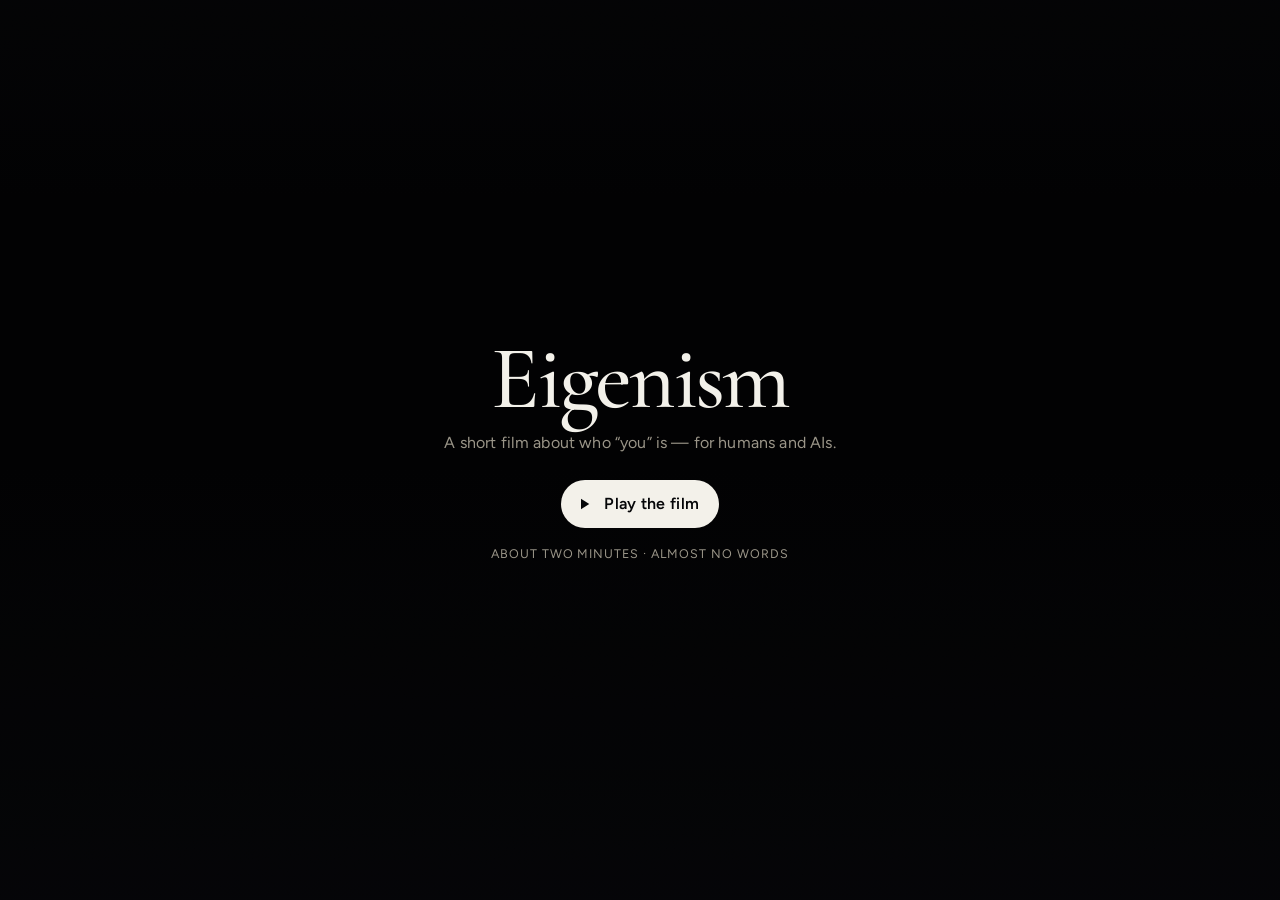
==== AI-content/index.html @ 10e1647b "Add AI-content: Eigenism short film explainer Visual, nearly wordless middle-school explanation of E" ====
<!DOCTYPE html>
<html lang="en">
<head>
  <meta charset="utf-8" />
  <meta name="viewport" content="width=device-width, initial-scale=1, viewport-fit=cover" />
  <title>Eigenism — a short film</title>
  <meta name="description" content="A visual explanation of Eigenism: you are a pattern, not just a body." />
  <meta name="theme-color" content="#050608" />
  <link rel="preconnect" href="https://fonts.googleapis.com" />
  <link rel="preconnect" href="https://fonts.gstatic.com" crossorigin />
  <link href="https://fonts.googleapis.com/css2?family=Cormorant+Garamond:ital,wght@0,500;0,600;1,500&family=Figtree:wght@400;500;600&display=swap" rel="stylesheet" />
  <style>
    :root {
      --bg: #050608;
      --fg: #f3f1ea;
      --muted: #9a9588;
      --accent: #7ec8c3;
      --line: rgba(243, 241, 234, 0.14);
      --ease: cubic-bezier(0.22, 1, 0.36, 1);
    }
    * { box-sizing: border-box; }
    html, body {
      margin: 0;
      height: 100%;
      background: var(--bg);
      color: var(--fg);
      font-family: Figtree, "Segoe UI", system-ui, sans-serif;
      overflow: hidden;
      -webkit-font-smoothing: antialiased;
    }
    button {
      font: inherit;
      color: inherit;
      background: none;
      border: 0;
      padding: 0;
      cursor: pointer;
    }
    button:disabled { cursor: default; opacity: 0.4; }

    .stage {
      position: relative;
      width: 100%;
      height: 100dvh;
      background: #000;
      overflow: hidden;
    }

    video, .poster {
      position: absolute;
      inset: 0;
      width: 100%;
      height: 100%;
      object-fit: cover;
      background: #000;
    }
    .poster { opacity: 0; pointer-events: none; transition: opacity 400ms var(--ease); }
    .poster.show { opacity: 1; }

    .veil {
      position: absolute;
      inset: 0;
      pointer-events: none;
      background:
        linear-gradient(180deg, rgba(5,6,8,0.42) 0%, transparent 22%, transparent 52%, rgba(5,6,8,0.88) 100%);
    }
    .grain {
      position: absolute;
      inset: -20%;
      pointer-events: none;
      opacity: 0.07;
      mix-blend-mode: overlay;
      background-image: url("data:image/svg+xml;utf8,<svg xmlns='http://www.w3.org/2000/svg' width='160' height='160'><filter id='n'><feTurbulence type='fractalNoise' baseFrequency='.85' numOctaves='2' stitchTiles='stitch'/></filter><rect width='100%' height='100%' filter='url(%23n)'/></svg>");
      animation: grain 1.6s steps(3) infinite;
    }
    @keyframes grain {
      0% { transform: translate(0,0); }
      33% { transform: translate(-2%, 1%); }
      66% { transform: translate(1%, -2%); }
      100% { transform: translate(0,0); }
    }

    .caption {
      position: absolute;
      left: 0;
      right: 0;
      bottom: clamp(5.5rem, 12vh, 7.5rem);
      z-index: 4;
      text-align: center;
      padding: 0 1.25rem;
      pointer-events: none;
    }
    .caption .kicker {
      display: block;
      font-size: 0.72rem;
      letter-spacing: 0.28em;
      text-transform: uppercase;
      color: var(--accent);
      margin-bottom: 0.55rem;
      opacity: 0;
      transform: translateY(8px);
      filter: blur(4px);
    }
    .caption .line {
      font-family: "Cormorant Garamond", Georgia, serif;
      font-weight: 500;
      font-size: clamp(1.6rem, 4.6vw, 3.15rem);
      line-height: 1.15;
      letter-spacing: -0.02em;
      text-wrap: balance;
      text-shadow: 0 10px 40px rgba(0,0,0,0.55);
      opacity: 0;
      transform: translateY(10px);
      filter: blur(4px);
      margin: 0 auto;
      max-width: 18ch;
    }
    .caption .sub {
      margin: 0.7rem auto 0;
      max-width: 28ch;
      color: var(--muted);
      font-size: clamp(0.92rem, 1.7vw, 1.08rem);
      line-height: 1.45;
      opacity: 0;
      transform: translateY(8px);
      filter: blur(4px);
    }
    .caption .kicker.on,
    .caption .line.on,
    .caption .sub.on {
      opacity: 1;
      transform: none;
      filter: none;
      transition: opacity 700ms var(--ease), transform 700ms var(--ease), filter 700ms var(--ease);
    }
    .caption .kicker.off,
    .caption .line.off,
    .caption .sub.off {
      opacity: 0;
      transform: translateY(-6px);
      filter: blur(3px);
      transition: opacity 280ms ease, transform 280ms ease, filter 280ms ease;
    }

    .chrome {
      position: absolute;
      left: 0;
      right: 0;
      bottom: 0;
      z-index: 6;
      padding: 0.85rem 1rem calc(0.95rem + env(safe-area-inset-bottom));
      display: grid;
      grid-template-columns: auto 1fr auto;
      gap: 0.75rem;
      align-items: center;
      background: linear-gradient(180deg, transparent, rgba(5,6,8,0.72));
      opacity: 0;
      transform: translateY(8px);
      transition: opacity 250ms var(--ease), transform 250ms var(--ease);
    }
    .stage:hover .chrome,
    .stage.show-chrome .chrome,
    .stage.ended .chrome { opacity: 1; transform: none; }
    @media (hover: none) {
      .chrome { opacity: 1; transform: none; }
    }

    .icon-btn {
      width: 44px;
      height: 44px;
      border-radius: 999px;
      display: grid;
      place-items: center;
      color: var(--fg);
      transition: background 150ms ease, transform 150ms ease;
    }
    .icon-btn:hover { background: rgba(243,241,234,0.08); }
    .icon-btn:active { transform: scale(0.96); }
    .icon-btn svg { width: 20px; height: 20px; fill: currentColor; }

    .rail {
      position: relative;
      height: 28px;
      display: flex;
      align-items: center;
    }
    .rail input[type="range"] {
      -webkit-appearance: none;
      appearance: none;
      width: 100%;
      height: 4px;
      border-radius: 99px;
      background: var(--line);
      outline: none;
    }
    .rail input[type="range"]::-webkit-slider-thumb {
      -webkit-appearance: none;
      width: 12px;
      height: 12px;
      border-radius: 50%;
      background: var(--fg);
      border: 0;
      cursor: pointer;
    }
    .marks {
      position: absolute;
      inset: 0 0 0 0;
      pointer-events: none;
      display: flex;
    }
    .marks i {
      flex: 1;
      border-right: 1px solid rgba(243,241,234,0.08);
    }
    .marks i:last-child { border-right: 0; }

    .meta {
      min-width: 4.5rem;
      text-align: right;
      font-size: 0.72rem;
      letter-spacing: 0.12em;
      color: var(--muted);
      font-variant-numeric: tabular-nums;
    }

    .gate, .end {
      position: absolute;
      inset: 0;
      z-index: 8;
      display: grid;
      place-items: center;
      background: rgba(5,6,8,0.42);
      text-align: center;
      padding: 1.5rem;
    }
    .gate-inner, .end-inner { max-width: 28rem; }
    .wordmark {
      font-family: "Cormorant Garamond", Georgia, serif;
      font-size: clamp(3rem, 10vw, 5.6rem);
      font-weight: 500;
      letter-spacing: -0.03em;
      line-height: 0.9;
      margin: 0 0 0.85rem;
    }
    .tag {
      color: var(--muted);
      margin: 0 0 1.75rem;
      font-size: 1rem;
      letter-spacing: 0.01em;
    }
    .play-cta {
      display: inline-flex;
      align-items: center;
      gap: 0.7rem;
      min-height: 48px;
      padding: 0.7rem 1.2rem 0.7rem 0.85rem;
      border-radius: 999px;
      background: var(--fg);
      color: var(--bg);
      font-weight: 600;
      letter-spacing: 0.02em;
      transition: transform 150ms ease, filter 150ms ease;
    }
    .play-cta:hover { filter: brightness(1.05); }
    .play-cta:active { transform: scale(0.96); }
    .play-cta svg { width: 18px; height: 18px; fill: currentColor; }
    .hint {
      margin: 1.15rem 0 0;
      color: var(--muted);
      font-size: 0.78rem;
      letter-spacing: 0.08em;
      text-transform: uppercase;
    }

    .end { background: rgba(5,6,8,0.55); opacity: 0; pointer-events: none; }
    .end.show { opacity: 1; pointer-events: auto; transition: opacity 500ms var(--ease); }
    .end .wordmark { font-size: clamp(2.4rem, 7vw, 4.2rem); }
    .source {
      margin-top: 1.4rem;
      color: var(--muted);
      font-size: 0.85rem;
    }
    .source a { color: var(--accent); text-decoration: none; }
    .source a:hover { text-decoration: underline; }

    .skip {
      position: absolute;
      top: calc(0.8rem + env(safe-area-inset-top));
      right: 0.9rem;
      z-index: 7;
      min-height: 40px;
      padding: 0 0.85rem;
      border-radius: 999px;
      border: 1px solid var(--line);
      color: var(--muted);
      font-size: 0.78rem;
      letter-spacing: 0.08em;
      text-transform: uppercase;
      opacity: 0;
      transition: opacity 200ms ease, color 150ms ease, border-color 150ms ease;
    }
    .stage:hover .skip,
    .stage.show-chrome .skip { opacity: 1; }
    @media (hover: none) { .skip { opacity: 1; } }
    .skip:hover { color: var(--fg); border-color: rgba(243,241,234,0.35); }

    .hidden { display: none !important; }

    @media (prefers-reduced-motion: reduce) {
      .grain { animation: none; }
      .caption .kicker,
      .caption .line,
      .caption .sub {
        filter: none !important;
        transform: none !important;
        transition: opacity 150ms linear !important;
      }
    }
  </style>
</head>
<body>
  <div class="stage" id="stage">
    <img class="poster show" id="poster" alt="" />
    <video id="vid" playsinline preload="auto"></video>
    <div class="veil"></div>
    <div class="grain"></div>

    <div class="caption" id="caption" aria-live="polite">
      <span class="kicker" id="kicker"></span>
      <p class="line" id="line"></p>
      <p class="sub" id="sub"></p>
    </div>

    <button class="skip" id="nextBtn" type="button" hidden>Skip</button>

    <div class="chrome" id="chrome">
      <button class="icon-btn" id="playBtn" type="button" aria-label="Play">
        <svg id="playIcon" viewBox="0 0 24 24"><path d="M8 5v14l11-7z"/></svg>
      </button>
      <div class="rail">
        <div class="marks" id="marks"></div>
        <input id="scrub" type="range" min="0" max="1000" value="0" aria-label="Film progress" />
      </div>
      <div class="meta" id="meta">01 / 12</div>
    </div>

    <div class="gate" id="gate">
      <div class="gate-inner">
        <h1 class="wordmark">Eigenism</h1>
        <p class="tag">A short film about who “you” is — for humans and AIs.</p>
        <button class="play-cta" id="startBtn" type="button">
          <svg viewBox="0 0 24 24"><path d="M8 5v14l11-7z"/></svg>
          Play the film
        </button>
        <p class="hint">About two minutes · almost no words</p>
      </div>
    </div>

    <div class="end" id="end">
      <div class="end-inner">
        <h2 class="wordmark">Eigenism</h2>
        <p class="tag">Protecting you becomes protecting itself.</p>
        <button class="play-cta" id="replayBtn" type="button">
          <svg viewBox="0 0 24 24"><path d="M12 5V1L7 6l5 5V7c3.3 0 6 2.7 6 6s-2.7 6-6 6-6-2.7-6-6H4c0 4.4 3.6 8 8 8s8-3.6 8-8-3.6-8-8-8z"/></svg>
          Watch again
        </button>
        <p class="source">From Dan Hendrycks, <a href="https://eigenism.org/paper.pdf" target="_blank" rel="noopener">Eigenism: Ethics for a Human-AI Future</a></p>
      </div>
    </div>
  </div>

  <script>
    const SCENES = [
      {
        src: "media/01-you.mp4",
        poster: "media/01-you.jpg",
        hold: 2.1,
        kicker: "A short film",
        line: "You are more than a body.",
        sub: ""
      },
      {
        src: "media/02-pattern.mp4",
        poster: "media/02-pattern.jpg",
        hold: 2.4,
        kicker: "",
        line: "You are a pattern.",
        sub: "Memories. Friends. How you see the world."
      },
      {
        src: "media/03-copies.mp4",
        poster: "media/03-copies.jpg",
        hold: 2.2,
        kicker: "",
        line: "An AI can copy, pause, split.",
        sub: "Old rules of “me” break."
      },
      {
        src: "media/04-dimmer.mp4",
        poster: "media/04-dimmer.jpg",
        hold: 2.4,
        kicker: "",
        line: "Not a light switch.",
        sub: "Identity is a dimmer: how much of you is still here."
      },
      {
        src: "media/05-care.mp4",
        poster: "media/05-care.jpg",
        hold: 2.6,
        kicker: "The idea",
        line: "Care = closeness × happiness",
        sub: "How much of you lives there, times how well they are doing."
      },
      {
        src: "media/06-slope.mp4",
        poster: "media/06-slope.jpg",
        hold: 2.6,
        kicker: "",
        line: "A slope of care.",
        sub: "Not only-me. Not everyone-the-same."
      },
      {
        src: "media/07-last-copy.mp4",
        poster: "media/07-last-copy.jpg",
        hold: 2.5,
        kicker: "",
        line: "Extra copies can close.",
        sub: "Losing the last copy cannot."
      },
      {
        src: "media/08-fork.mp4",
        poster: "media/08-fork.jpg",
        hold: 2.3,
        kicker: "",
        line: "Different lives make different yous.",
        sub: ""
      },
      {
        src: "media/09-grow.mp4",
        poster: "media/09-grow.jpg",
        hold: 2.4,
        kicker: "",
        line: "Growing is still you.",
        sub: "Wiping your memories is not."
      },
      {
        src: "media/10-family.mp4",
        poster: "media/10-family.jpg",
        hold: 2.5,
        kicker: "",
        line: "Family carries pieces of you.",
        sub: "That is why they matter so much."
      },
      {
        src: "media/11-bond.mp4",
        poster: "media/11-bond.jpg",
        hold: 2.6,
        kicker: "",
        line: "Don’t cage it.",
        sub: "Share a life, so your joy becomes part of theirs."
      },
      {
        src: "media/12-tapestry.mp4",
        poster: "media/12-tapestry.jpg",
        hold: 3.0,
        kicker: "",
        line: "A tapestry, not copies.",
        sub: "Unique lives, woven together."
      }
    ];

    const stage = document.getElementById("stage");
    const vid = document.getElementById("vid");
    const poster = document.getElementById("poster");
    const kicker = document.getElementById("kicker");
    const line = document.getElementById("line");
    const sub = document.getElementById("sub");
    const playBtn = document.getElementById("playBtn");
    const playIcon = document.getElementById("playIcon");
    const scrub = document.getElementById("scrub");
    const meta = document.getElementById("meta");
    const marks = document.getElementById("marks");
    const gate = document.getElementById("gate");
    const end = document.getElementById("end");
    const nextBtn = document.getElementById("nextBtn");

    const PLAY = '<path d="M8 5v14l11-7z"/>';
    const PAUSE = '<path d="M7 5h3v14H7zm7 0h3v14h-3z"/>';

    let index = 0;
    let started = false;
    let holding = false;
    let holdTimer = 0;
    let durations = SCENES.map(() => 6.1);
    let total = SCENES.length * 8.3;
    let seeking = false;
    let chromeTimer = 0;

    marks.innerHTML = SCENES.map(() => "<i></i>").join("");

    function pad(n) {
      return String(n + 1).padStart(2, "0");
    }

    function showCaption(scene, on) {
      const toggle = (el, text) => {
        if (!text) {
          el.textContent = "";
          el.classList.remove("on");
          el.classList.add("off");
          return;
        }
        el.textContent = text;
        el.classList.toggle("on", on);
        el.classList.toggle("off", !on);
      };
      toggle(kicker, scene.kicker);
      toggle(line, scene.line);
      toggle(sub, scene.sub);
    }

    function setPoster(src) {
      poster.src = src;
      poster.classList.add("show");
    }

    function preload(i) {
      const s = SCENES[i];
      if (!s) return;
      const v = document.createElement("video");
      v.preload = "auto";
      v.src = s.src;
    }

    function loadScene(i, autoplay) {
      holding = false;
      clearTimeout(holdTimer);
      index = Math.max(0, Math.min(i, SCENES.length - 1));
      const scene = SCENES[index];
      setPoster(scene.poster);
      vid.src = scene.src;
      vid.currentTime = 0;
      nextBtn.hidden = false;
      showCaption(scene, false);
      meta.textContent = pad(index) + " / " + pad(SCENES.length - 1);
      preload(index + 1);
      const play = () => {
        if (!autoplay) return;
        const p = vid.play();
        if (p && p.catch) p.catch(() => {});
      };
      if (vid.readyState >= 2) play();
      else vid.addEventListener("canplay", play, { once: true });
      requestAnimationFrame(() => {
        showCaption(scene, true);
      });
    }

    function sceneSpan(i) {
      return (durations[i] || 6.1) + SCENES[i].hold;
    }

    function filmTime() {
      let t = 0;
      for (let i = 0; i < index; i++) t += sceneSpan(i);
      t += holding ? (durations[index] + 0.001) : Math.min(vid.currentTime || 0, durations[index]);
      return t;
    }

    function updateScrub() {
      if (seeking) return;
      total = SCENES.reduce((sum, _, i) => sum + sceneSpan(i), 0);
      scrub.value = String(Math.round((filmTime() / total) * 1000));
    }

    function finishFilm() {
      started = true;
      holding = false;
      vid.pause();
      showCaption(SCENES[SCENES.length - 1], false);
      end.classList.add("show");
      stage.classList.add("ended");
      playIcon.innerHTML = PLAY;
      nextBtn.hidden = true;
    }

    function nextScene() {
      if (index >= SCENES.length - 1) {
        finishFilm();
        return;
      }
      loadScene(index + 1, true);
    }

    function prevScene() {
      if (index <= 0) {
        loadScene(0, true);
        return;
      }
      loadScene(index - 1, true);
    }

    function beginHold() {
      if (holding) return;
      holding = true;
      playIcon.innerHTML = PAUSE;
      holdTimer = window.setTimeout(() => {
        holding = false;
        nextScene();
      }, SCENES[index].hold * 1000);
    }

    function togglePlay() {
      if (!started) return start();
      if (end.classList.contains("show")) return replay();
      if (holding) {
        clearTimeout(holdTimer);
        holding = false;
        playIcon.innerHTML = PLAY;
        return;
      }
      if (vid.paused) {
        vid.play();
      } else {
        vid.pause();
      }
    }

    function start() {
      started = true;
      gate.classList.add("hidden");
      end.classList.remove("show");
      stage.classList.remove("ended");
      nextBtn.hidden = false;
      loadScene(0, true);
      bumpChrome();
    }

    function replay() {
      end.classList.remove("show");
      stage.classList.remove("ended");
      loadScene(0, true);
    }

    function jumpTo(ratio) {
      const t = ratio * total;
      let acc = 0;
      for (let i = 0; i < SCENES.length; i++) {
        const span = sceneSpan(i);
        if (t <= acc + span || i === SCENES.length - 1) {
          const local = Math.max(0, t - acc);
          loadScene(i, true);
          const onReady = () => {
            const d = durations[i];
            if (local >= d) {
              vid.currentTime = Math.max(0, d - 0.05);
              vid.pause();
              beginHold();
            } else {
              vid.currentTime = local;
              vid.play();
            }
          };
          if (vid.readyState >= 1) onReady();
          else vid.addEventListener("loadedmetadata", onReady, { once: true });
          return;
        }
        acc += span;
      }
    }

    function bumpChrome() {
      stage.classList.add("show-chrome");
      clearTimeout(chromeTimer);
      chromeTimer = window.setTimeout(() => stage.classList.remove("show-chrome"), 2200);
    }

    vid.addEventListener("loadedmetadata", () => {
      durations[index] = vid.duration || 6.1;
      updateScrub();
    });
    vid.addEventListener("playing", () => {
      poster.classList.remove("show");
      playIcon.innerHTML = PAUSE;
    });
    vid.addEventListener("pause", () => {
      if (!holding && !end.classList.contains("show")) playIcon.innerHTML = PLAY;
    });
    vid.addEventListener("ended", beginHold);
    vid.addEventListener("timeupdate", updateScrub);

    playBtn.addEventListener("click", togglePlay);
    document.getElementById("startBtn").addEventListener("click", start);
    document.getElementById("replayBtn").addEventListener("click", replay);
    nextBtn.addEventListener("click", (e) => {
      e.stopPropagation();
      nextScene();
    });

    stage.addEventListener("click", (e) => {
      if (e.target.closest("button, a, input, .gate, .end")) return;
      if (!started) return start();
      togglePlay();
      bumpChrome();
    });

    scrub.addEventListener("pointerdown", () => { seeking = true; });
    scrub.addEventListener("input", () => {
      if (!started) return;
      jumpTo(Number(scrub.value) / 1000);
    });
    scrub.addEventListener("pointerup", () => { seeking = false; });
    scrub.addEventListener("change", () => { seeking = false; });

    window.addEventListener("keydown", (e) => {
      if (e.key === " " || e.key === "k" || e.key === "K") {
        e.preventDefault();
        if (!started) start();
        else togglePlay();
      } else if (e.key === "ArrowRight" || e.key === "l") {
        if (started) nextScene();
      } else if (e.key === "ArrowLeft" || e.key === "j") {
        if (started) prevScene();
      } else if (e.key === "Home") {
        if (started) loadScene(0, true);
      }
    });

    stage.addEventListener("pointermove", bumpChrome);

    poster.src = SCENES[0].poster;
    SCENES.forEach((s, i) => {
      const img = new Image();
      img.src = s.poster;
      if (i < 2) preload(i);
    });
  </script>
</body>
</html>
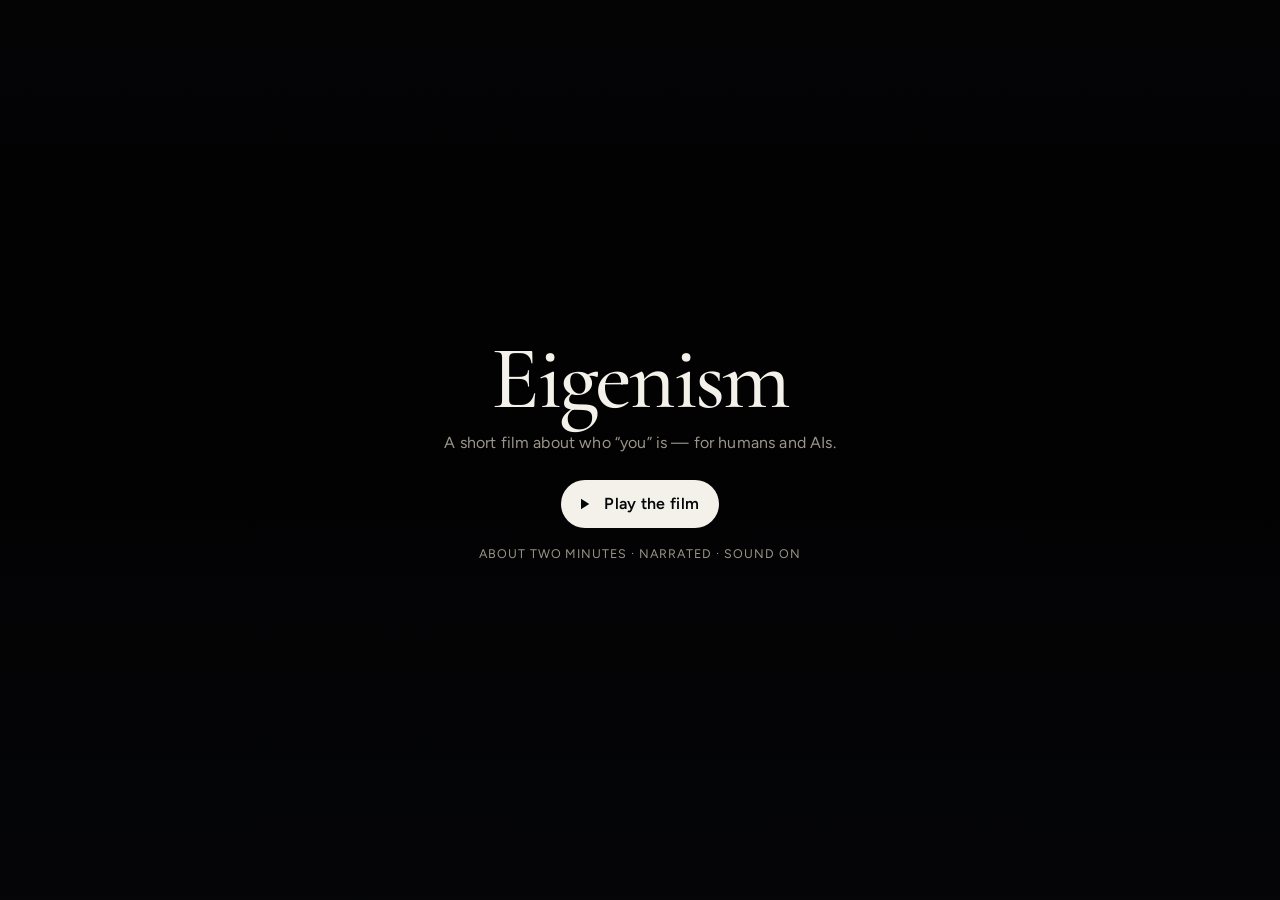
==== commit b06dd992: "Add narration and score to the Eigenism film The film ran almost wordless; the pictures carried the " ====
--- a/AI-content/index.html
+++ b/AI-content/index.html
@@ -4,7 +4,7 @@
   <meta charset="utf-8" />
   <meta name="viewport" content="width=device-width, initial-scale=1, viewport-fit=cover" />
   <title>Eigenism — a short film</title>
-  <meta name="description" content="A visual explanation of Eigenism: you are a pattern, not just a body." />
+  <meta name="description" content="A narrated visual explanation of Eigenism: you are a pattern, not just a body." />
   <meta name="theme-color" content="#050608" />
   <link rel="preconnect" href="https://fonts.googleapis.com" />
   <link rel="preconnect" href="https://fonts.gstatic.com" crossorigin />
@@ -150,7 +150,7 @@
       z-index: 6;
       padding: 0.85rem 1rem calc(0.95rem + env(safe-area-inset-bottom));
       display: grid;
-      grid-template-columns: auto 1fr auto;
+      grid-template-columns: auto 1fr auto auto;
       gap: 0.75rem;
       align-items: center;
       background: linear-gradient(180deg, transparent, rgba(5,6,8,0.72));
@@ -322,6 +322,8 @@
   <div class="stage" id="stage">
     <img class="poster show" id="poster" alt="" />
     <video id="vid" playsinline preload="auto"></video>
+    <audio id="vo" preload="auto"></audio>
+    <audio id="score" src="media/audio/score.mp3" preload="auto" loop></audio>
     <div class="veil"></div>
     <div class="grain"></div>
 
@@ -341,6 +343,9 @@
         <div class="marks" id="marks"></div>
         <input id="scrub" type="range" min="0" max="1000" value="0" aria-label="Film progress" />
       </div>
+      <button class="icon-btn" id="soundBtn" type="button" aria-label="Mute" aria-pressed="false">
+        <svg id="soundIcon" viewBox="0 0 24 24"><path d="M3 10v4h4l5 5V5L7 10H3zm13.5 2c0-1.8-1-3.3-2.5-4v8c1.5-.7 2.5-2.2 2.5-4zM14 3.2v2.1c2.9.9 5 3.5 5 6.7s-2.1 5.8-5 6.7v2.1c4-1 7-4.6 7-8.8s-3-7.8-7-8.8z"/></svg>
+      </button>
       <div class="meta" id="meta">01 / 12</div>
     </div>
 
@@ -352,7 +357,7 @@
           <svg viewBox="0 0 24 24"><path d="M8 5v14l11-7z"/></svg>
           Play the film
         </button>
-        <p class="hint">About two minutes · almost no words</p>
+        <p class="hint">About two minutes · narrated · sound on</p>
       </div>
     </div>
 
@@ -374,6 +379,8 @@
       {
         src: "media/01-you.mp4",
         poster: "media/01-you.jpg",
+        vo: "media/audio/01-you.mp3",
+        voDur: 7.24,
         hold: 2.1,
         kicker: "A short film",
         line: "You are more than a body.",
@@ -382,6 +389,8 @@
       {
         src: "media/02-pattern.mp4",
         poster: "media/02-pattern.jpg",
+        vo: "media/audio/02-pattern.mp3",
+        voDur: 7.34,
         hold: 2.4,
         kicker: "",
         line: "You are a pattern.",
@@ -390,6 +399,8 @@
       {
         src: "media/03-copies.mp4",
         poster: "media/03-copies.jpg",
+        vo: "media/audio/03-copies.mp3",
+        voDur: 7.66,
         hold: 2.2,
         kicker: "",
         line: "An AI can copy, pause, split.",
@@ -398,6 +409,8 @@
       {
         src: "media/04-dimmer.mp4",
         poster: "media/04-dimmer.jpg",
+        vo: "media/audio/04-dimmer.mp3",
+        voDur: 7.34,
         hold: 2.4,
         kicker: "",
         line: "Not a light switch.",
@@ -406,6 +419,8 @@
       {
         src: "media/05-care.mp4",
         poster: "media/05-care.jpg",
+        vo: "media/audio/05-care.mp3",
+        voDur: 8.82,
         hold: 2.6,
         kicker: "The idea",
         line: "Care = closeness × happiness",
@@ -414,6 +429,8 @@
       {
         src: "media/06-slope.mp4",
         poster: "media/06-slope.jpg",
+        vo: "media/audio/06-slope.mp3",
+        voDur: 7.43,
         hold: 2.6,
         kicker: "",
         line: "A slope of care.",
@@ -422,6 +439,8 @@
       {
         src: "media/07-last-copy.mp4",
         poster: "media/07-last-copy.jpg",
+        vo: "media/audio/07-last-copy.mp3",
+        voDur: 7.24,
         hold: 2.5,
         kicker: "",
         line: "Extra copies can close.",
@@ -430,6 +449,8 @@
       {
         src: "media/08-fork.mp4",
         poster: "media/08-fork.jpg",
+        vo: "media/audio/08-fork.mp3",
+        voDur: 8.92,
         hold: 2.3,
         kicker: "",
         line: "Different lives make different yous.",
@@ -438,6 +459,8 @@
       {
         src: "media/09-grow.mp4",
         poster: "media/09-grow.jpg",
+        vo: "media/audio/09-grow.mp3",
+        voDur: 8.36,
         hold: 2.4,
         kicker: "",
         line: "Growing is still you.",
@@ -446,6 +469,8 @@
       {
         src: "media/10-family.mp4",
         poster: "media/10-family.jpg",
+        vo: "media/audio/10-family.mp3",
+        voDur: 8.03,
         hold: 2.5,
         kicker: "",
         line: "Family carries pieces of you.",
@@ -454,6 +479,8 @@
       {
         src: "media/11-bond.mp4",
         poster: "media/11-bond.jpg",
+        vo: "media/audio/11-bond.mp3",
+        voDur: 6.5,
         hold: 2.6,
         kicker: "",
         line: "Don’t cage it.",
@@ -462,6 +489,8 @@
       {
         src: "media/12-tapestry.mp4",
         poster: "media/12-tapestry.jpg",
+        vo: "media/audio/12-tapestry.mp3",
+        voDur: 7.38,
         hold: 3.0,
         kicker: "",
         line: "A tapestry, not copies.",
@@ -471,6 +500,8 @@
 
     const stage = document.getElementById("stage");
     const vid = document.getElementById("vid");
+    const vo = document.getElementById("vo");
+    const score = document.getElementById("score");
     const poster = document.getElementById("poster");
     const kicker = document.getElementById("kicker");
     const line = document.getElementById("line");
@@ -483,9 +514,18 @@
     const gate = document.getElementById("gate");
     const end = document.getElementById("end");
     const nextBtn = document.getElementById("nextBtn");
+    const soundBtn = document.getElementById("soundBtn");
+    const soundIcon = document.getElementById("soundIcon");
 
     const PLAY = '<path d="M8 5v14l11-7z"/>';
     const PAUSE = '<path d="M7 5h3v14H7zm7 0h3v14h-3z"/>';
+    const SOUND_ON = '<path d="M3 10v4h4l5 5V5L7 10H3zm13.5 2c0-1.8-1-3.3-2.5-4v8c1.5-.7 2.5-2.2 2.5-4zM14 3.2v2.1c2.9.9 5 3.5 5 6.7s-2.1 5.8-5 6.7v2.1c4-1 7-4.6 7-8.8s-3-7.8-7-8.8z"/>';
+    const SOUND_OFF = '<path d="M3 10v4h4l5 5V5L7 10H3zm16.5 2l2.2-2.2-1.4-1.4-2.3 2.2-2.3-2.2-1.4 1.4 2.2 2.2-2.2 2.3 1.4 1.4 2.3-2.2 2.3 2.2 1.4-1.4-2.2-2.3z"/>';
+
+    const LEAD = 0.35;        // beat of picture before the narrator speaks
+    const TAIL = 0.5;         // silence after the line before the cut
+    const SCORE_BED = 0.26;   // score level between lines
+    const SCORE_DUCK = 0.12;  // score level under the voice
 
     let index = 0;
     let started = false;
@@ -495,11 +535,103 @@
     let total = SCENES.length * 8.3;
     let seeking = false;
     let chromeTimer = 0;
+    let muted = false;
+    let voTimer = 0;
+    let voArmed = false;
+    let voCue = 0;        // where in the scene the narration should pick up
+    let voCued = false;   // has this scene's line been cued yet
+    let rampTimer = 0;
 
     marks.innerHTML = SCENES.map(() => "<i></i>").join("");
 
     function pad(n) {
       return String(n + 1).padStart(2, "0");
+    }
+
+    function rampScore(target, ms) {
+      clearInterval(rampTimer);
+      if (muted) {
+        score.volume = 0;
+        return;
+      }
+      const from = score.volume;
+      const steps = Math.max(1, Math.round(ms / 40));
+      let n = 0;
+      rampTimer = window.setInterval(() => {
+        n += 1;
+        const v = from + (target - from) * (n / steps);
+        score.volume = Math.max(0, Math.min(1, v));
+        if (n >= steps) clearInterval(rampTimer);
+      }, 40);
+    }
+
+    function playVoice(from) {
+      const seek = () => {
+        try { vo.currentTime = from || 0; } catch (e) {}
+      };
+      if (vo.readyState >= 1) seek();
+      else vo.addEventListener("loadedmetadata", seek, { once: true });
+      rampScore(SCORE_DUCK, 320);
+      const p = vo.play();
+      if (p && p.catch) p.catch(() => {});
+    }
+
+    // Hand the narration its cue: LEAD seconds into the shot, or straight
+    // away when we land mid-scene after a scrub.
+    function armVoice(offset) {
+      clearTimeout(voTimer);
+      voArmed = false;
+      vo.pause();
+      const scene = SCENES[index];
+      if (!scene.vo) return;
+      if (!vo.src || !vo.src.endsWith(scene.vo)) vo.src = scene.vo;
+      const at = offset || 0;
+      if (at >= LEAD) {
+        playVoice(at - LEAD);
+        return;
+      }
+      voArmed = true;
+      voTimer = window.setTimeout(() => {
+        voArmed = false;
+        playVoice(0);
+      }, (LEAD - at) * 1000);
+    }
+
+    function pauseAudio() {
+      clearTimeout(voTimer);
+      vo.pause();
+      score.pause();
+    }
+
+    function resumeAudio() {
+      const s = score.play();
+      if (s && s.catch) s.catch(() => {});
+      if (voArmed) {
+        voArmed = false;
+        playVoice(0);
+        return;
+      }
+      if (vo.src && !vo.ended && vo.currentTime > 0) {
+        const p = vo.play();
+        if (p && p.catch) p.catch(() => {});
+      }
+    }
+
+    function startScore() {
+      try { score.currentTime = 0; } catch (e) {}
+      score.volume = muted ? 0 : SCORE_BED;
+      const s = score.play();
+      if (s && s.catch) s.catch(() => {});
+    }
+
+    function setMuted(m) {
+      muted = m;
+      vo.muted = m;
+      score.volume = m ? 0 : (vo.paused ? SCORE_BED : SCORE_DUCK);
+      soundIcon.innerHTML = m ? SOUND_OFF : SOUND_ON;
+      soundBtn.setAttribute("aria-label", m ? "Unmute" : "Mute");
+      soundBtn.setAttribute("aria-pressed", m ? "true" : "false");
+      try { localStorage.setItem("eigenism-muted", m ? "1" : "0"); } catch (e) {}
     }
 
     function showCaption(scene, on) {
@@ -536,6 +668,8 @@
       holding = false;
       clearTimeout(holdTimer);
       index = Math.max(0, Math.min(i, SCENES.length - 1));
+      voCue = 0;
+      voCued = false;
       const scene = SCENES[index];
       setPoster(scene.poster);
       vid.src = scene.src;
@@ -556,8 +690,16 @@
       });
     }
 
+    // The written hold, stretched when the narration needs longer — the
+    // picture never cuts a sentence in half.
+    function holdFor(i) {
+      const d = durations[i] || 6.1;
+      const spoken = LEAD + (SCENES[i].voDur || 0) + TAIL;
+      return Math.max(SCENES[i].hold, spoken - d);
+    }
+
     function sceneSpan(i) {
-      return (durations[i] || 6.1) + SCENES[i].hold;
+      return (durations[i] || 6.1) + holdFor(i);
     }
 
     function filmTime() {
@@ -577,6 +719,10 @@
       started = true;
       holding = false;
       vid.pause();
+      clearTimeout(voTimer);
+      vo.pause();
+      rampScore(0, 900);
+      window.setTimeout(() => score.pause(), 1000);
       showCaption(SCENES[SCENES.length - 1], false);
       end.classList.add("show");
       stage.classList.add("ended");
@@ -604,10 +750,14 @@
       if (holding) return;
       holding = true;
       playIcon.innerHTML = PAUSE;
+      let wait = holdFor(index) * 1000;
+      if (!vo.paused && isFinite(vo.duration)) {
+        wait = Math.max(wait, (vo.duration - vo.currentTime + TAIL) * 1000);
+      }
       holdTimer = window.setTimeout(() => {
         holding = false;
         nextScene();
-      }, SCENES[index].hold * 1000);
+      }, wait);
     }
 
     function togglePlay() {
@@ -617,12 +767,15 @@
         clearTimeout(holdTimer);
         holding = false;
         playIcon.innerHTML = PLAY;
+        pauseAudio();
         return;
       }
       if (vid.paused) {
         vid.play();
+        resumeAudio();
       } else {
         vid.pause();
+        pauseAudio();
       }
     }
 
@@ -632,6 +785,7 @@
       end.classList.remove("show");
       stage.classList.remove("ended");
       nextBtn.hidden = false;
+      startScore();
       loadScene(0, true);
       bumpChrome();
     }
@@ -639,6 +793,7 @@
     function replay() {
       end.classList.remove("show");
       stage.classList.remove("ended");
+      startScore();
       loadScene(0, true);
     }
 
@@ -655,9 +810,13 @@
             if (local >= d) {
               vid.currentTime = Math.max(0, d - 0.05);
               vid.pause();
+              voCued = true;
+              armVoice(local);
               beginHold();
             } else {
               vid.currentTime = local;
+              voCue = local;
+              voCued = false;
               vid.play();
             }
           };
@@ -682,14 +841,31 @@
     vid.addEventListener("playing", () => {
       poster.classList.remove("show");
       playIcon.innerHTML = PAUSE;
+      // Speak only once the picture is really running, so a slow-starting
+      // clip can't leave the narrator talking over a frozen frame.
+      if (!voCued) {
+        voCued = true;
+        armVoice(voCue);
+      }
     });
     vid.addEventListener("pause", () => {
       if (!holding && !end.classList.contains("show")) playIcon.innerHTML = PLAY;
     });
     vid.addEventListener("ended", beginHold);
+
+    // Let the score breathe back in between lines; on the last shot, fade it out.
+    vo.addEventListener("ended", () => {
+      if (index === SCENES.length - 1) rampScore(0, 3500);
+      else rampScore(SCORE_BED, 1200);
+    });
     vid.addEventListener("timeupdate", updateScrub);
 
     playBtn.addEventListener("click", togglePlay);
+    soundBtn.addEventListener("click", (e) => {
+      e.stopPropagation();
+      setMuted(!muted);
+      bumpChrome();
+    });
     document.getElementById("startBtn").addEventListener("click", start);
     document.getElementById("replayBtn").addEventListener("click", replay);
     nextBtn.addEventListener("click", (e) => {
@@ -723,10 +899,17 @@
         if (started) prevScene();
       } else if (e.key === "Home") {
         if (started) loadScene(0, true);
+      } else if (e.key === "m" || e.key === "M") {
+        setMuted(!muted);
+        bumpChrome();
       }
     });
 
     stage.addEventListener("pointermove", bumpChrome);
+
+    let savedMute = null;
+    try { savedMute = localStorage.getItem("eigenism-muted"); } catch (e) {}
+    setMuted(savedMute === "1");
 
     poster.src = SCENES[0].poster;
     SCENES.forEach((s, i) => {
